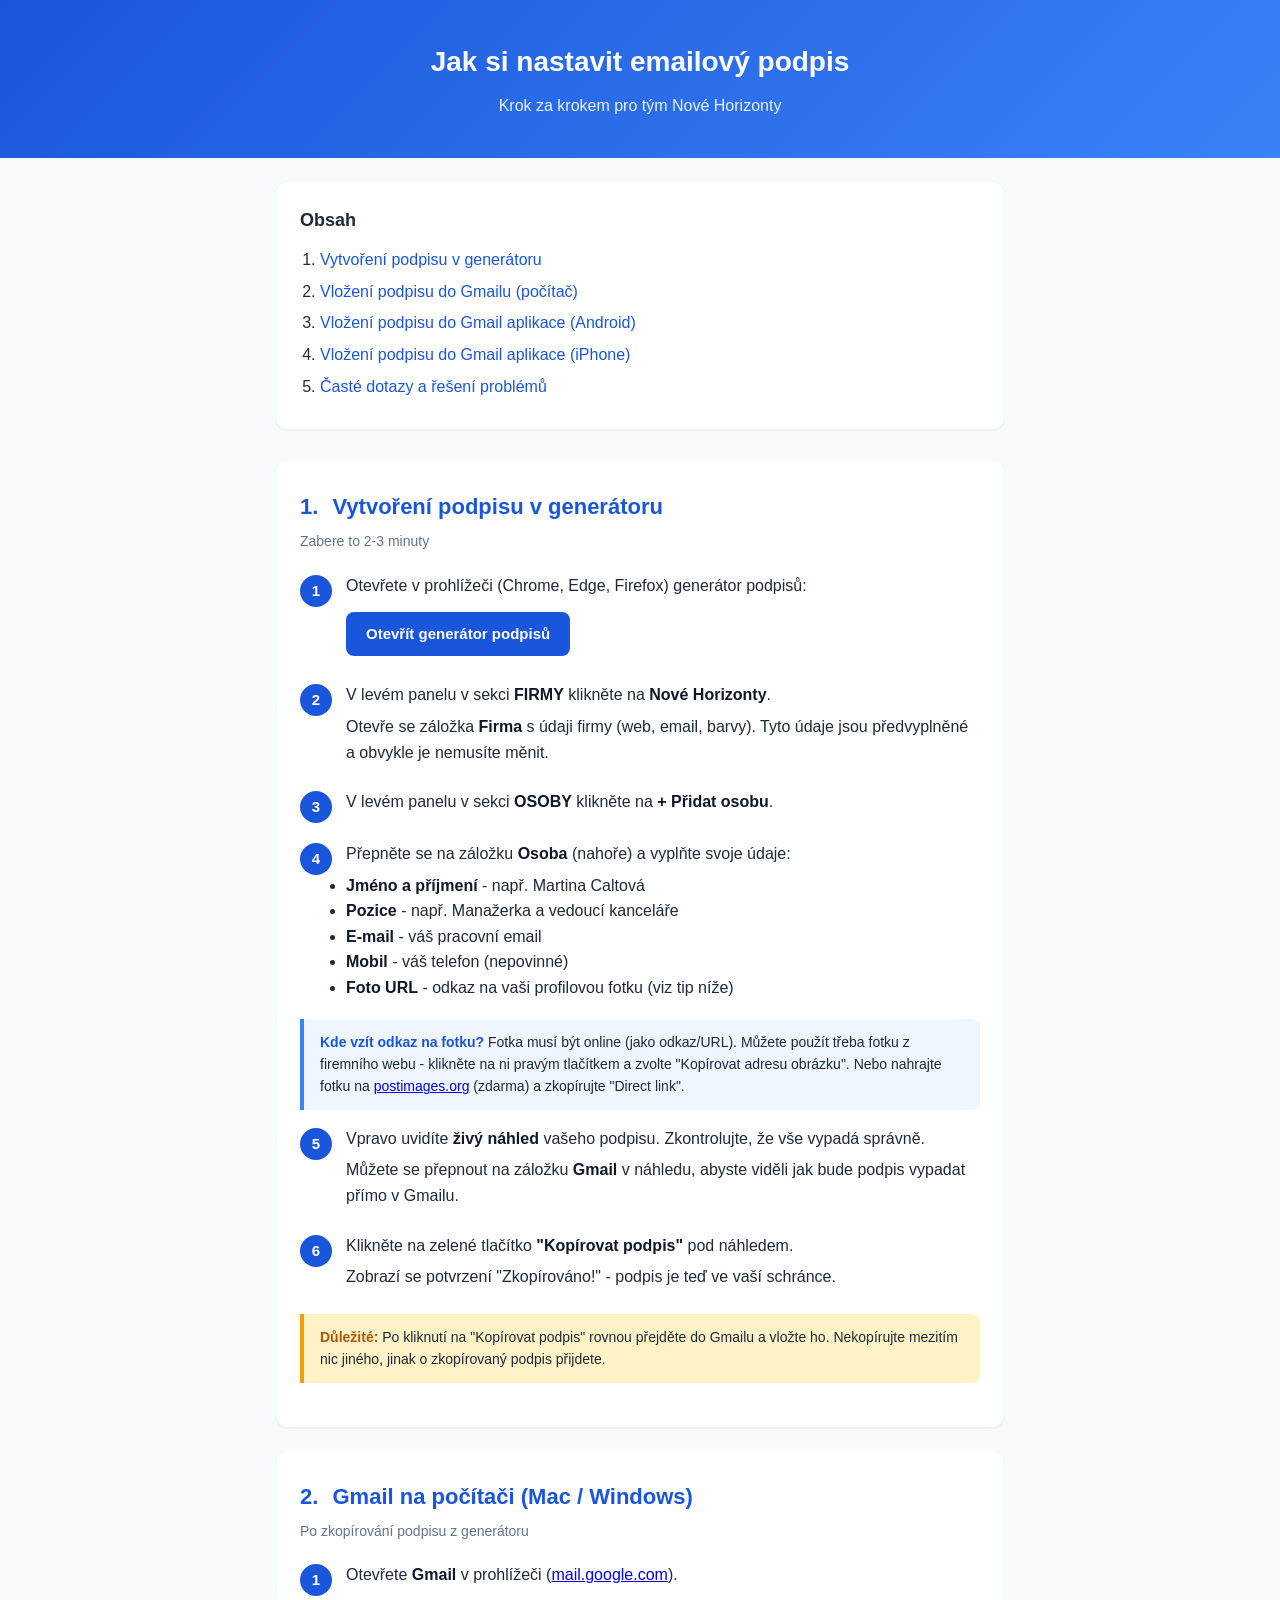
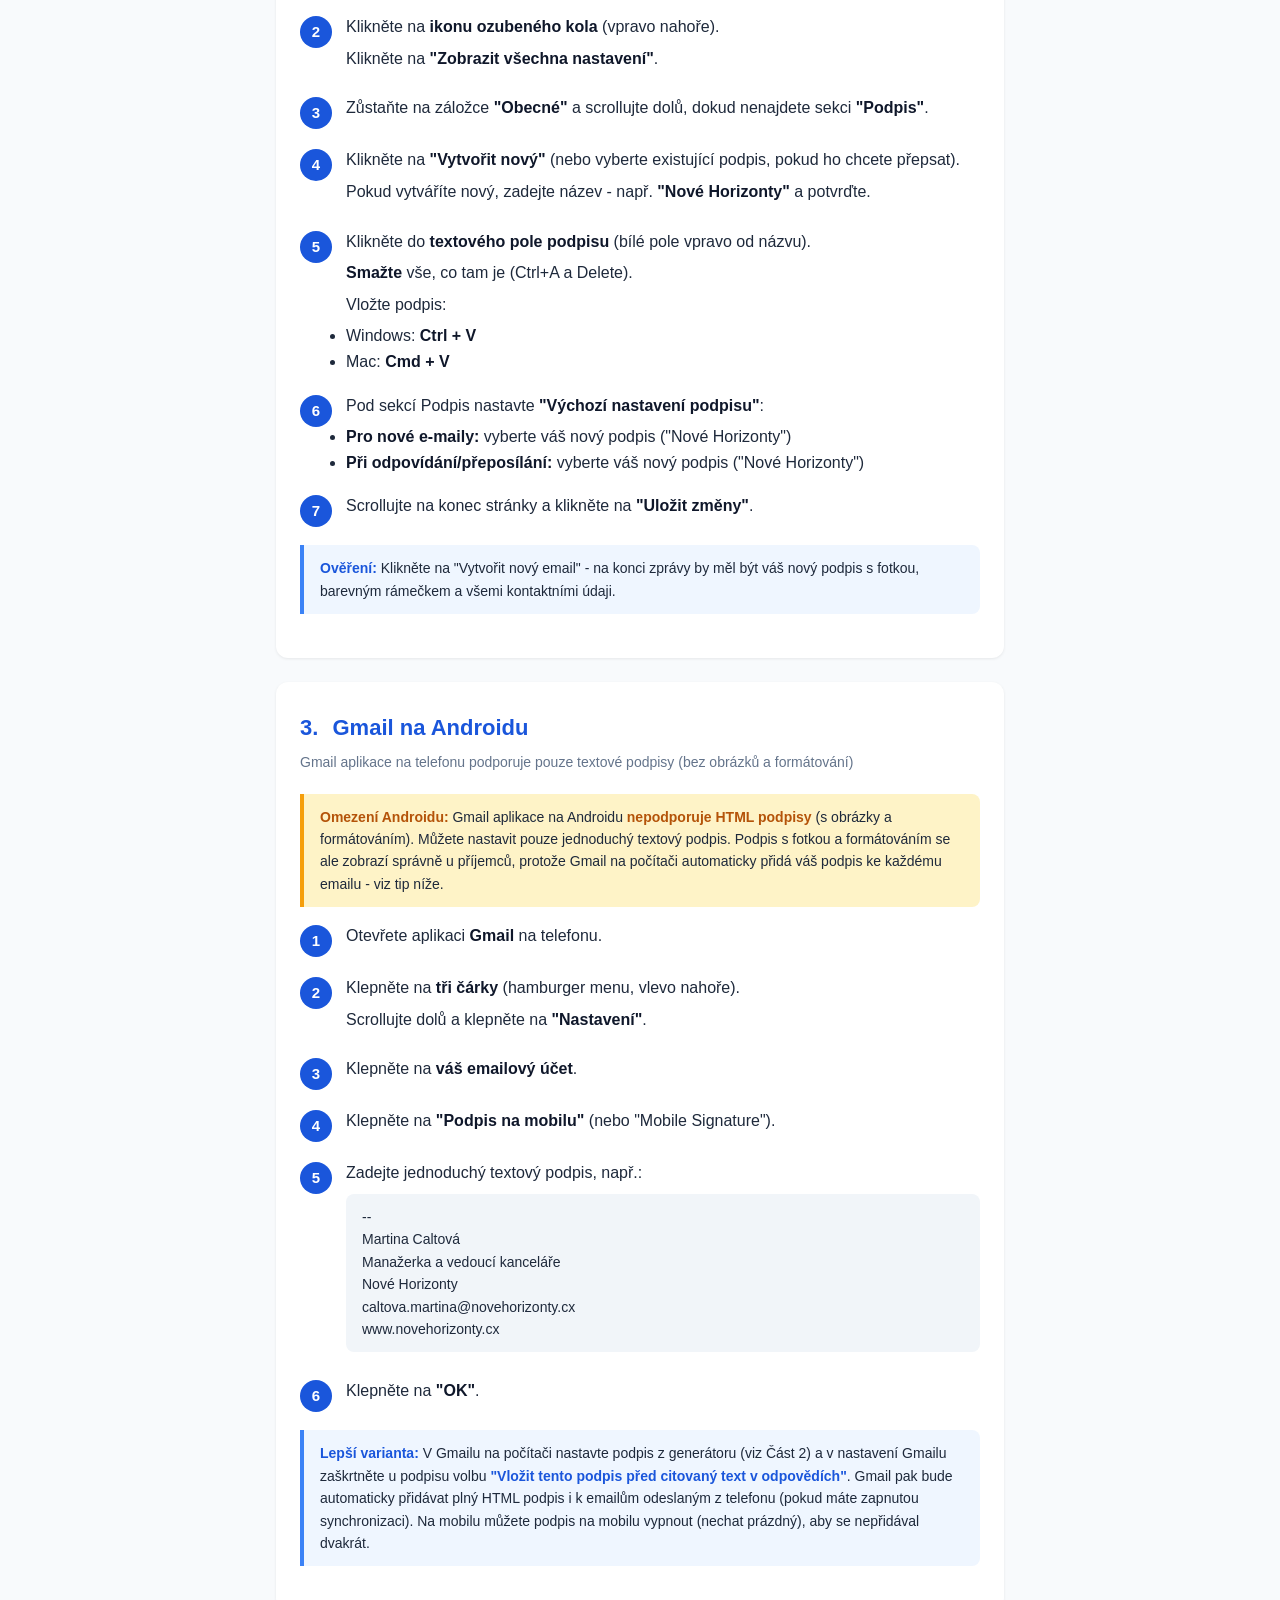
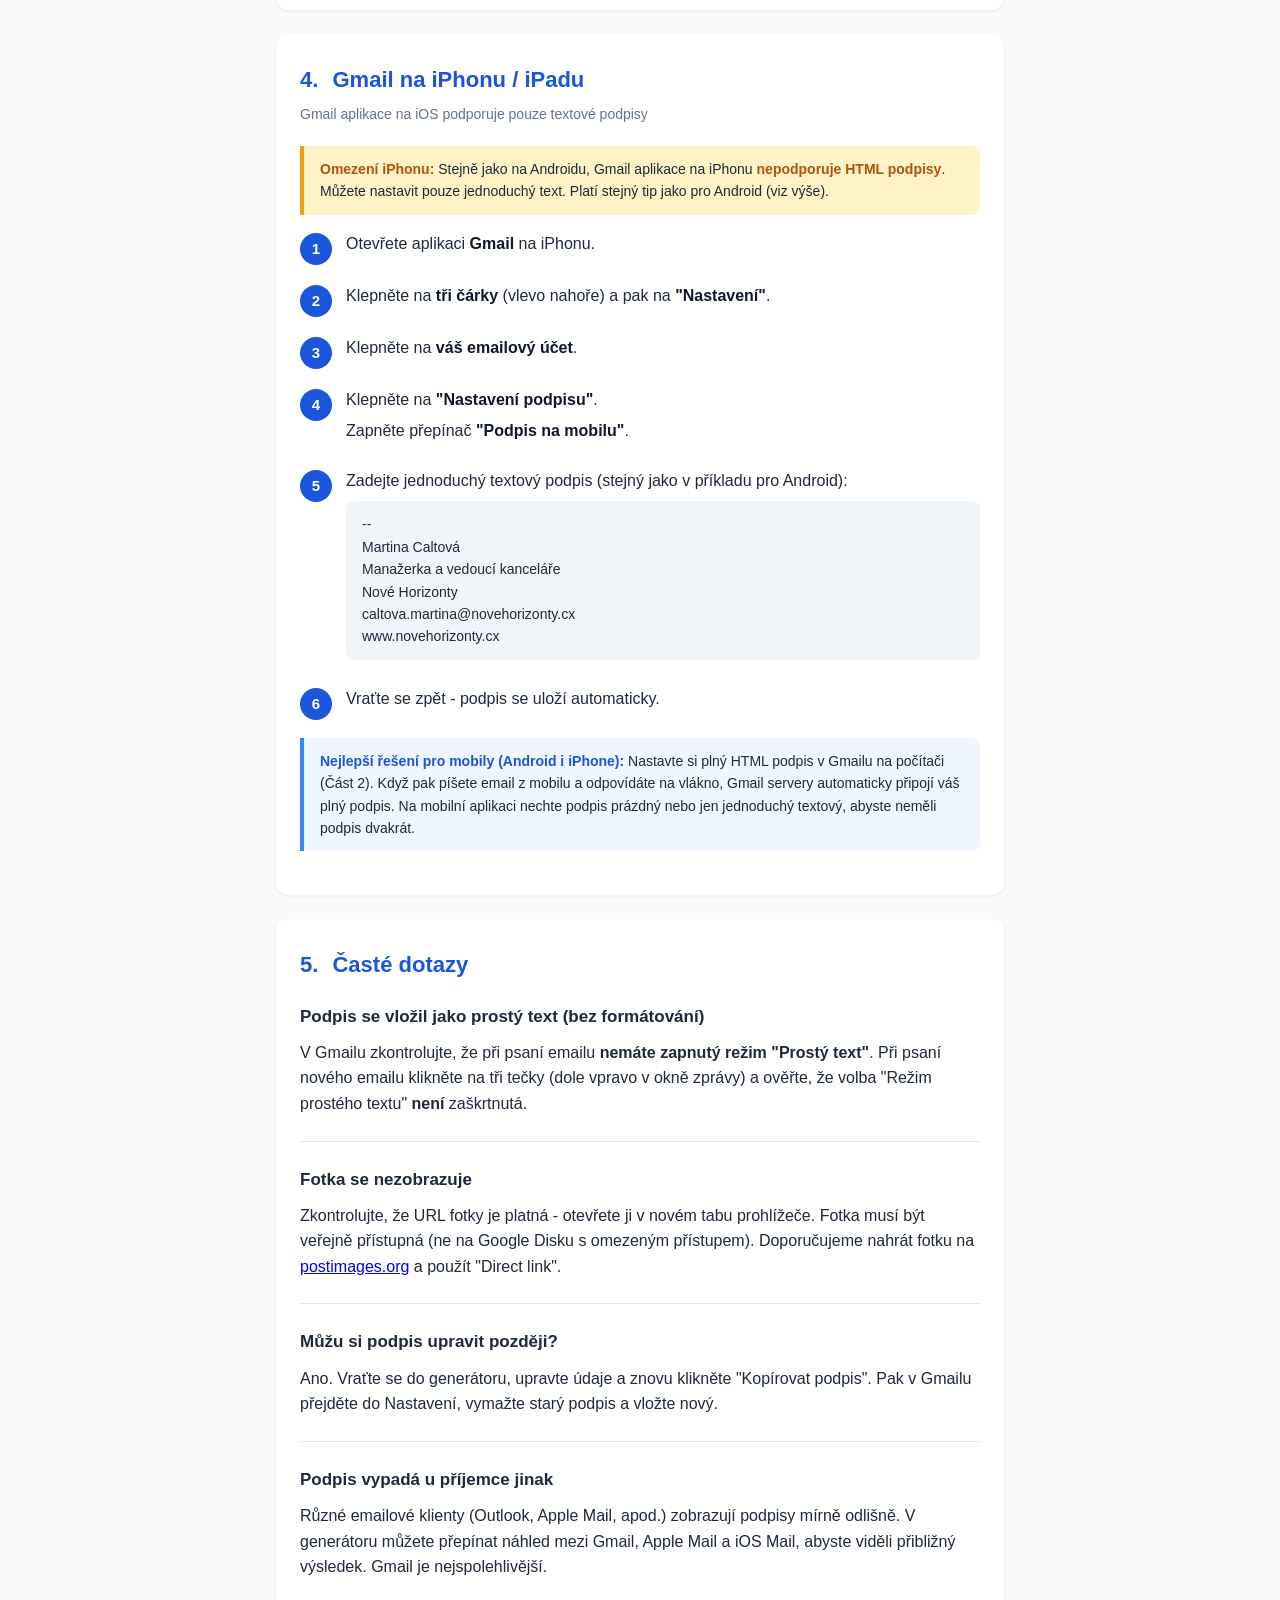
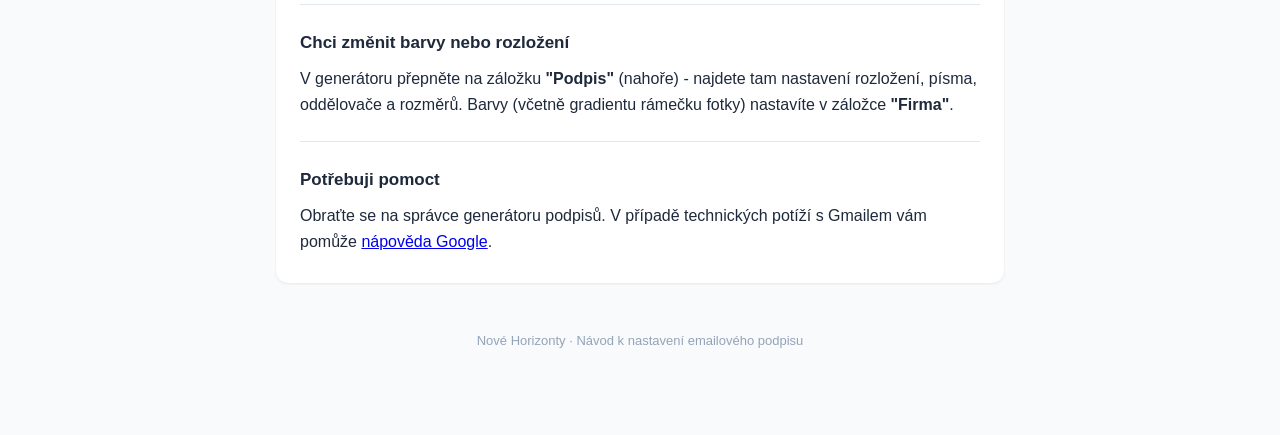
==== manual.html @ da7a520a "Přidán manuál pro nastavení podpisu (manual.html) Step-by-step návod pro tým Nové Horizonty: - Vytvo" ====
<!DOCTYPE html>
<html lang="cs">
<head>
  <meta charset="UTF-8">
  <meta name="viewport" content="width=device-width, initial-scale=1.0">
  <title>Jak si nastavit emailový podpis - Nové Horizonty</title>
  <style>
    * { margin: 0; padding: 0; box-sizing: border-box; }
    body { font-family: -apple-system, BlinkMacSystemFont, 'Segoe UI', Roboto, sans-serif; background: #f8fafc; color: #1e293b; line-height: 1.6; }
    .header { background: linear-gradient(135deg, #1a56db, #3b82f6); color: #fff; padding: 40px 24px; text-align: center; }
    .header h1 { font-size: 28px; font-weight: 700; margin-bottom: 8px; }
    .header p { font-size: 16px; opacity: 0.9; }
    .container { max-width: 760px; margin: 0 auto; padding: 24px 16px 60px; }
    .toc { background: #fff; border-radius: 12px; padding: 24px; margin-bottom: 32px; box-shadow: 0 1px 3px rgba(0,0,0,0.08); }
    .toc h2 { font-size: 18px; margin-bottom: 12px; }
    .toc ol { padding-left: 20px; }
    .toc li { margin-bottom: 6px; }
    .toc a { color: #1a56db; text-decoration: none; }
    .toc a:hover { text-decoration: underline; }
    .section { background: #fff; border-radius: 12px; padding: 28px 24px; margin-bottom: 24px; box-shadow: 0 1px 3px rgba(0,0,0,0.08); }
    .section h2 { font-size: 22px; font-weight: 700; margin-bottom: 6px; color: #1a56db; }
    .section h2 .emoji { margin-right: 8px; }
    .section .subtitle { font-size: 14px; color: #64748b; margin-bottom: 20px; }
    .section h3 { font-size: 17px; font-weight: 600; margin: 20px 0 10px; }
    .step { display: flex; gap: 14px; margin-bottom: 18px; }
    .step-num { flex-shrink: 0; width: 32px; height: 32px; background: #1a56db; color: #fff; border-radius: 50%; display: flex; align-items: center; justify-content: center; font-weight: 700; font-size: 15px; margin-top: 2px; }
    .step-content { flex: 1; }
    .step-content p { margin-bottom: 6px; }
    .step-content strong { color: #0f172a; }
    .tip { background: #eff6ff; border-left: 4px solid #3b82f6; padding: 12px 16px; border-radius: 0 8px 8px 0; margin: 16px 0; font-size: 14px; }
    .tip strong { color: #1a56db; }
    .warning { background: #fef3c7; border-left: 4px solid #f59e0b; padding: 12px 16px; border-radius: 0 8px 8px 0; margin: 16px 0; font-size: 14px; }
    .warning strong { color: #b45309; }
    .path { background: #f1f5f9; padding: 2px 8px; border-radius: 4px; font-family: 'SF Mono', Menlo, monospace; font-size: 13px; color: #475569; white-space: nowrap; }
    .btn-link { display: inline-block; background: #1a56db; color: #fff; padding: 10px 20px; border-radius: 8px; text-decoration: none; font-weight: 600; font-size: 15px; margin: 8px 0; }
    .btn-link:hover { background: #1e40af; }
    .platform-tabs { display: flex; gap: 8px; margin-bottom: 20px; flex-wrap: wrap; }
    .platform-tab { padding: 8px 16px; border: 2px solid #e2e8f0; border-radius: 8px; background: #fff; cursor: pointer; font-size: 14px; font-weight: 600; color: #64748b; transition: all 0.15s; }
    .platform-tab:hover { border-color: #1a56db; color: #1a56db; }
    .platform-tab.active { background: #1a56db; color: #fff; border-color: #1a56db; }
    .platform-content { display: none; }
    .platform-content.active { display: block; }
    .divider { height: 1px; background: #e2e8f0; margin: 24px 0; }
    .img-placeholder { background: #f1f5f9; border: 2px dashed #cbd5e1; border-radius: 8px; padding: 20px; text-align: center; color: #94a3b8; font-size: 13px; margin: 12px 0; }
    .footer { text-align: center; padding: 24px; color: #94a3b8; font-size: 13px; }
    @media (max-width: 600px) {
      .header h1 { font-size: 22px; }
      .section { padding: 20px 16px; }
    }
  </style>
</head>
<body>

<div class="header">
  <h1>Jak si nastavit emailový podpis</h1>
  <p>Krok za krokem pro tým Nové Horizonty</p>
</div>

<div class="container">

  <div class="toc">
    <h2>Obsah</h2>
    <ol>
      <li><a href="#cast1">Vytvoření podpisu v generátoru</a></li>
      <li><a href="#cast2">Vložení podpisu do Gmailu (počítač)</a></li>
      <li><a href="#cast3">Vložení podpisu do Gmail aplikace (Android)</a></li>
      <li><a href="#cast4">Vložení podpisu do Gmail aplikace (iPhone)</a></li>
      <li><a href="#faq">Časté dotazy a řešení problémů</a></li>
    </ol>
  </div>

  <!-- ============================================ -->
  <!-- ČÁST 1: Generátor -->
  <!-- ============================================ -->
  <div class="section" id="cast1">
    <h2><span class="emoji">1.</span> Vytvoření podpisu v generátoru</h2>
    <p class="subtitle">Zabere to 2-3 minuty</p>

    <div class="step">
      <div class="step-num">1</div>
      <div class="step-content">
        <p>Otevřete v prohlížeči (Chrome, Edge, Firefox) generátor podpisů:</p>
        <a class="btn-link" href="https://miselek.github.io/generator-podpisu/" target="_blank">Otevřít generátor podpisů</a>
      </div>
    </div>

    <div class="step">
      <div class="step-num">2</div>
      <div class="step-content">
        <p>V levém panelu v sekci <strong>FIRMY</strong> klikněte na <strong>Nové Horizonty</strong>.</p>
        <p>Otevře se záložka <strong>Firma</strong> s údaji firmy (web, email, barvy). Tyto údaje jsou předvyplněné a obvykle je nemusíte měnit.</p>
      </div>
    </div>

    <div class="step">
      <div class="step-num">3</div>
      <div class="step-content">
        <p>V levém panelu v sekci <strong>OSOBY</strong> klikněte na <strong>+ Přidat osobu</strong>.</p>
      </div>
    </div>

    <div class="step">
      <div class="step-num">4</div>
      <div class="step-content">
        <p>Přepněte se na záložku <strong>Osoba</strong> (nahoře) a vyplňte svoje údaje:</p>
        <ul>
          <li><strong>Jméno a příjmení</strong> - např. Martina Caltová</li>
          <li><strong>Pozice</strong> - např. Manažerka a vedoucí kanceláře</li>
          <li><strong>E-mail</strong> - váš pracovní email</li>
          <li><strong>Mobil</strong> - váš telefon (nepovinné)</li>
          <li><strong>Foto URL</strong> - odkaz na vaši profilovou fotku (viz tip níže)</li>
        </ul>
      </div>
    </div>

    <div class="tip">
      <strong>Kde vzít odkaz na fotku?</strong> Fotka musí být online (jako odkaz/URL). Můžete použít třeba fotku z firemního webu - klikněte na ni pravým tlačítkem a zvolte "Kopírovat adresu obrázku". Nebo nahrajte fotku na <a href="https://postimages.org/" target="_blank">postimages.org</a> (zdarma) a zkopírujte "Direct link".
    </div>

    <div class="step">
      <div class="step-num">5</div>
      <div class="step-content">
        <p>Vpravo uvidíte <strong>živý náhled</strong> vašeho podpisu. Zkontrolujte, že vše vypadá správně.</p>
        <p>Můžete se přepnout na záložku <strong>Gmail</strong> v náhledu, abyste viděli jak bude podpis vypadat přímo v Gmailu.</p>
      </div>
    </div>

    <div class="step">
      <div class="step-num">6</div>
      <div class="step-content">
        <p>Klikněte na zelené tlačítko <strong>"Kopírovat podpis"</strong> pod náhledem.</p>
        <p>Zobrazí se potvrzení "Zkopírováno!" - podpis je teď ve vaší schránce.</p>
      </div>
    </div>

    <div class="warning">
      <strong>Důležité:</strong> Po kliknutí na "Kopírovat podpis" rovnou přejděte do Gmailu a vložte ho. Nekopírujte mezitím nic jiného, jinak o zkopírovaný podpis přijdete.
    </div>
  </div>

  <!-- ============================================ -->
  <!-- ČÁST 2: Gmail na počítači -->
  <!-- ============================================ -->
  <div class="section" id="cast2">
    <h2><span class="emoji">2.</span> Gmail na počítači (Mac / Windows)</h2>
    <p class="subtitle">Po zkopírování podpisu z generátoru</p>

    <div class="step">
      <div class="step-num">1</div>
      <div class="step-content">
        <p>Otevřete <strong>Gmail</strong> v prohlížeči (<a href="https://mail.google.com" target="_blank">mail.google.com</a>).</p>
      </div>
    </div>

    <div class="step">
      <div class="step-num">2</div>
      <div class="step-content">
        <p>Klikněte na <strong>ikonu ozubeného kola</strong> (vpravo nahoře).</p>
        <p>Klikněte na <strong>"Zobrazit všechna nastavení"</strong>.</p>
      </div>
    </div>

    <div class="step">
      <div class="step-num">3</div>
      <div class="step-content">
        <p>Zůstaňte na záložce <strong>"Obecné"</strong> a scrollujte dolů, dokud nenajdete sekci <strong>"Podpis"</strong>.</p>
      </div>
    </div>

    <div class="step">
      <div class="step-num">4</div>
      <div class="step-content">
        <p>Klikněte na <strong>"Vytvořit nový"</strong> (nebo vyberte existující podpis, pokud ho chcete přepsat).</p>
        <p>Pokud vytváříte nový, zadejte název - např. <strong>"Nové Horizonty"</strong> a potvrďte.</p>
      </div>
    </div>

    <div class="step">
      <div class="step-num">5</div>
      <div class="step-content">
        <p>Klikněte do <strong>textového pole podpisu</strong> (bílé pole vpravo od názvu).</p>
        <p><strong>Smažte</strong> vše, co tam je (Ctrl+A a Delete).</p>
        <p>Vložte podpis:</p>
        <ul>
          <li>Windows: <strong>Ctrl + V</strong></li>
          <li>Mac: <strong>Cmd + V</strong></li>
        </ul>
      </div>
    </div>

    <div class="step">
      <div class="step-num">6</div>
      <div class="step-content">
        <p>Pod sekcí Podpis nastavte <strong>"Výchozí nastavení podpisu"</strong>:</p>
        <ul>
          <li><strong>Pro nové e-maily:</strong> vyberte váš nový podpis ("Nové Horizonty")</li>
          <li><strong>Při odpovídání/přeposílání:</strong> vyberte váš nový podpis ("Nové Horizonty")</li>
        </ul>
      </div>
    </div>

    <div class="step">
      <div class="step-num">7</div>
      <div class="step-content">
        <p>Scrollujte na konec stránky a klikněte na <strong>"Uložit změny"</strong>.</p>
      </div>
    </div>

    <div class="tip">
      <strong>Ověření:</strong> Klikněte na "Vytvořit nový email" - na konci zprávy by měl být váš nový podpis s fotkou, barevným rámečkem a všemi kontaktními údaji.
    </div>
  </div>

  <!-- ============================================ -->
  <!-- ČÁST 3: Gmail Android -->
  <!-- ============================================ -->
  <div class="section" id="cast3">
    <h2><span class="emoji">3.</span> Gmail na Androidu</h2>
    <p class="subtitle">Gmail aplikace na telefonu podporuje pouze textové podpisy (bez obrázků a formátování)</p>

    <div class="warning">
      <strong>Omezení Androidu:</strong> Gmail aplikace na Androidu <strong>nepodporuje HTML podpisy</strong> (s obrázky a formátováním). Můžete nastavit pouze jednoduchý textový podpis. Podpis s fotkou a formátováním se ale zobrazí správně u příjemců, protože Gmail na počítači automaticky přidá váš podpis ke každému emailu - viz tip níže.
    </div>

    <div class="step">
      <div class="step-num">1</div>
      <div class="step-content">
        <p>Otevřete aplikaci <strong>Gmail</strong> na telefonu.</p>
      </div>
    </div>

    <div class="step">
      <div class="step-num">2</div>
      <div class="step-content">
        <p>Klepněte na <strong>tři čárky</strong> (hamburger menu, vlevo nahoře).</p>
        <p>Scrollujte dolů a klepněte na <strong>"Nastavení"</strong>.</p>
      </div>
    </div>

    <div class="step">
      <div class="step-num">3</div>
      <div class="step-content">
        <p>Klepněte na <strong>váš emailový účet</strong>.</p>
      </div>
    </div>

    <div class="step">
      <div class="step-num">4</div>
      <div class="step-content">
        <p>Klepněte na <strong>"Podpis na mobilu"</strong> (nebo "Mobile Signature").</p>
      </div>
    </div>

    <div class="step">
      <div class="step-num">5</div>
      <div class="step-content">
        <p>Zadejte jednoduchý textový podpis, např.:</p>
        <div style="background: #f1f5f9; padding: 12px 16px; border-radius: 8px; margin: 8px 0; font-size: 14px; white-space: pre-line;">--
Martina Caltová
Manažerka a vedoucí kanceláře
Nové Horizonty
caltova.martina@novehorizonty.cx
www.novehorizonty.cx</div>
      </div>
    </div>

    <div class="step">
      <div class="step-num">6</div>
      <div class="step-content">
        <p>Klepněte na <strong>"OK"</strong>.</p>
      </div>
    </div>

    <div class="tip">
      <strong>Lepší varianta:</strong> V Gmailu na počítači nastavte podpis z generátoru (viz Část 2) a v nastavení Gmailu zaškrtněte u podpisu volbu <strong>"Vložit tento podpis před citovaný text v odpovědích"</strong>. Gmail pak bude automaticky přidávat plný HTML podpis i k emailům odeslaným z telefonu (pokud máte zapnutou synchronizaci). Na mobilu můžete podpis na mobilu vypnout (nechat prázdný), aby se nepřidával dvakrát.
    </div>
  </div>

  <!-- ============================================ -->
  <!-- ČÁST 4: Gmail iPhone -->
  <!-- ============================================ -->
  <div class="section" id="cast4">
    <h2><span class="emoji">4.</span> Gmail na iPhonu / iPadu</h2>
    <p class="subtitle">Gmail aplikace na iOS podporuje pouze textové podpisy</p>

    <div class="warning">
      <strong>Omezení iPhonu:</strong> Stejně jako na Androidu, Gmail aplikace na iPhonu <strong>nepodporuje HTML podpisy</strong>. Můžete nastavit pouze jednoduchý text. Platí stejný tip jako pro Android (viz výše).
    </div>

    <div class="step">
      <div class="step-num">1</div>
      <div class="step-content">
        <p>Otevřete aplikaci <strong>Gmail</strong> na iPhonu.</p>
      </div>
    </div>

    <div class="step">
      <div class="step-num">2</div>
      <div class="step-content">
        <p>Klepněte na <strong>tři čárky</strong> (vlevo nahoře) a pak na <strong>"Nastavení"</strong>.</p>
      </div>
    </div>

    <div class="step">
      <div class="step-num">3</div>
      <div class="step-content">
        <p>Klepněte na <strong>váš emailový účet</strong>.</p>
      </div>
    </div>

    <div class="step">
      <div class="step-num">4</div>
      <div class="step-content">
        <p>Klepněte na <strong>"Nastavení podpisu"</strong>.</p>
        <p>Zapněte přepínač <strong>"Podpis na mobilu"</strong>.</p>
      </div>
    </div>

    <div class="step">
      <div class="step-num">5</div>
      <div class="step-content">
        <p>Zadejte jednoduchý textový podpis (stejný jako v příkladu pro Android):</p>
        <div style="background: #f1f5f9; padding: 12px 16px; border-radius: 8px; margin: 8px 0; font-size: 14px; white-space: pre-line;">--
Martina Caltová
Manažerka a vedoucí kanceláře
Nové Horizonty
caltova.martina@novehorizonty.cx
www.novehorizonty.cx</div>
      </div>
    </div>

    <div class="step">
      <div class="step-num">6</div>
      <div class="step-content">
        <p>Vraťte se zpět - podpis se uloží automaticky.</p>
      </div>
    </div>

    <div class="tip">
      <strong>Nejlepší řešení pro mobily (Android i iPhone):</strong> Nastavte si plný HTML podpis v Gmailu na počítači (Část 2). Když pak píšete email z mobilu a odpovídáte na vlákno, Gmail servery automaticky připojí váš plný podpis. Na mobilní aplikaci nechte podpis prázdný nebo jen jednoduchý textový, abyste neměli podpis dvakrát.
    </div>
  </div>

  <!-- ============================================ -->
  <!-- FAQ -->
  <!-- ============================================ -->
  <div class="section" id="faq">
    <h2><span class="emoji">5.</span> Časté dotazy</h2>

    <h3>Podpis se vložil jako prostý text (bez formátování)</h3>
    <p>V Gmailu zkontrolujte, že při psaní emailu <strong>nemáte zapnutý režim "Prostý text"</strong>. Při psaní nového emailu klikněte na tři tečky (dole vpravo v okně zprávy) a ověřte, že volba "Režim prostého textu" <strong>není</strong> zaškrtnutá.</p>

    <div class="divider"></div>

    <h3>Fotka se nezobrazuje</h3>
    <p>Zkontrolujte, že URL fotky je platná - otevřete ji v novém tabu prohlížeče. Fotka musí být veřejně přístupná (ne na Google Disku s omezeným přístupem). Doporučujeme nahrát fotku na <a href="https://postimages.org/" target="_blank">postimages.org</a> a použít "Direct link".</p>

    <div class="divider"></div>

    <h3>Můžu si podpis upravit později?</h3>
    <p>Ano. Vraťte se do generátoru, upravte údaje a znovu klikněte "Kopírovat podpis". Pak v Gmailu přejděte do Nastavení, vymažte starý podpis a vložte nový.</p>

    <div class="divider"></div>

    <h3>Podpis vypadá u příjemce jinak</h3>
    <p>Různé emailové klienty (Outlook, Apple Mail, apod.) zobrazují podpisy mírně odlišně. V generátoru můžete přepínat náhled mezi Gmail, Apple Mail a iOS Mail, abyste viděli přibližný výsledek. Gmail je nejspolehlivější.</p>

    <div class="divider"></div>

    <h3>Chci změnit barvy nebo rozložení</h3>
    <p>V generátoru přepněte na záložku <strong>"Podpis"</strong> (nahoře) - najdete tam nastavení rozložení, písma, oddělovače a rozměrů. Barvy (včetně gradientu rámečku fotky) nastavíte v záložce <strong>"Firma"</strong>.</p>

    <div class="divider"></div>

    <h3>Potřebuji pomoct</h3>
    <p>Obraťte se na správce generátoru podpisů. V případě technických potíží s Gmailem vám pomůže <a href="https://support.google.com/mail/answer/8395" target="_blank">nápověda Google</a>.</p>
  </div>

  <div class="footer">
    Nové Horizonty &middot; Návod k nastavení emailového podpisu
  </div>

</div>

</body>
</html>
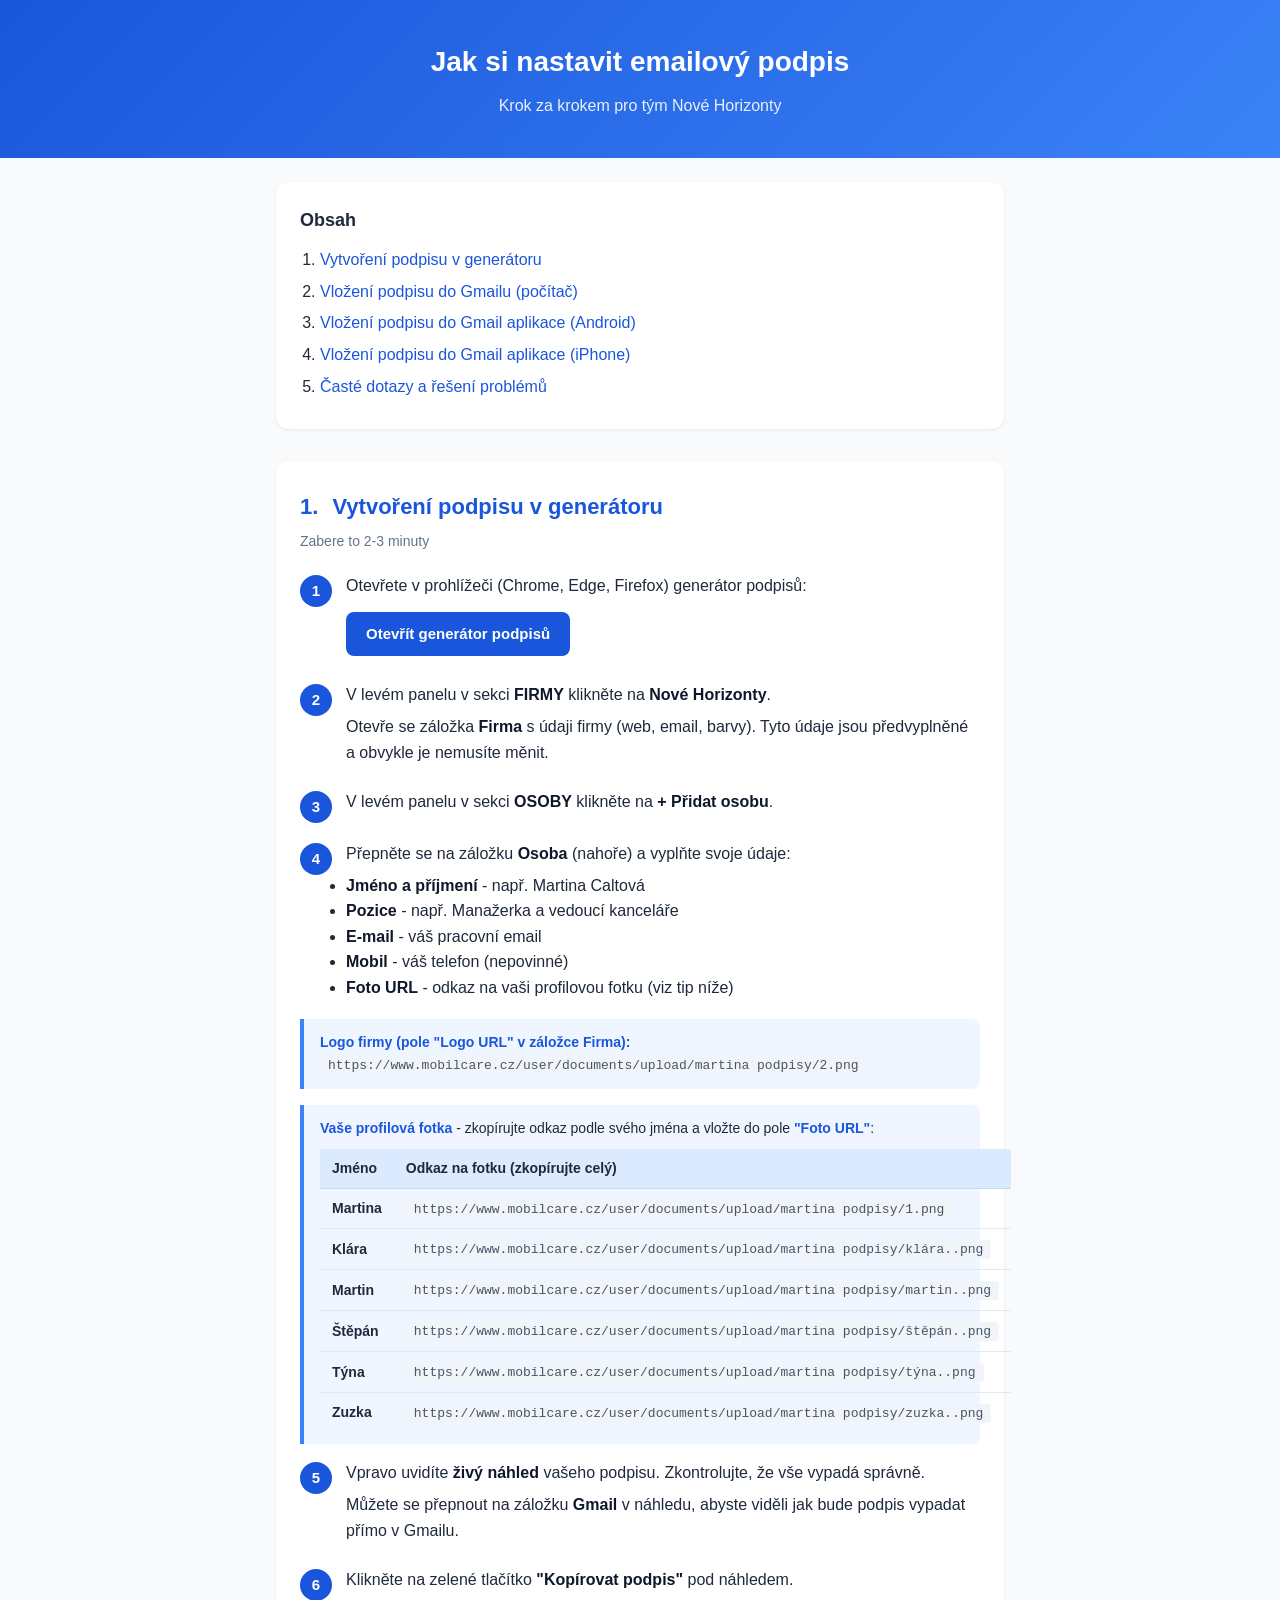
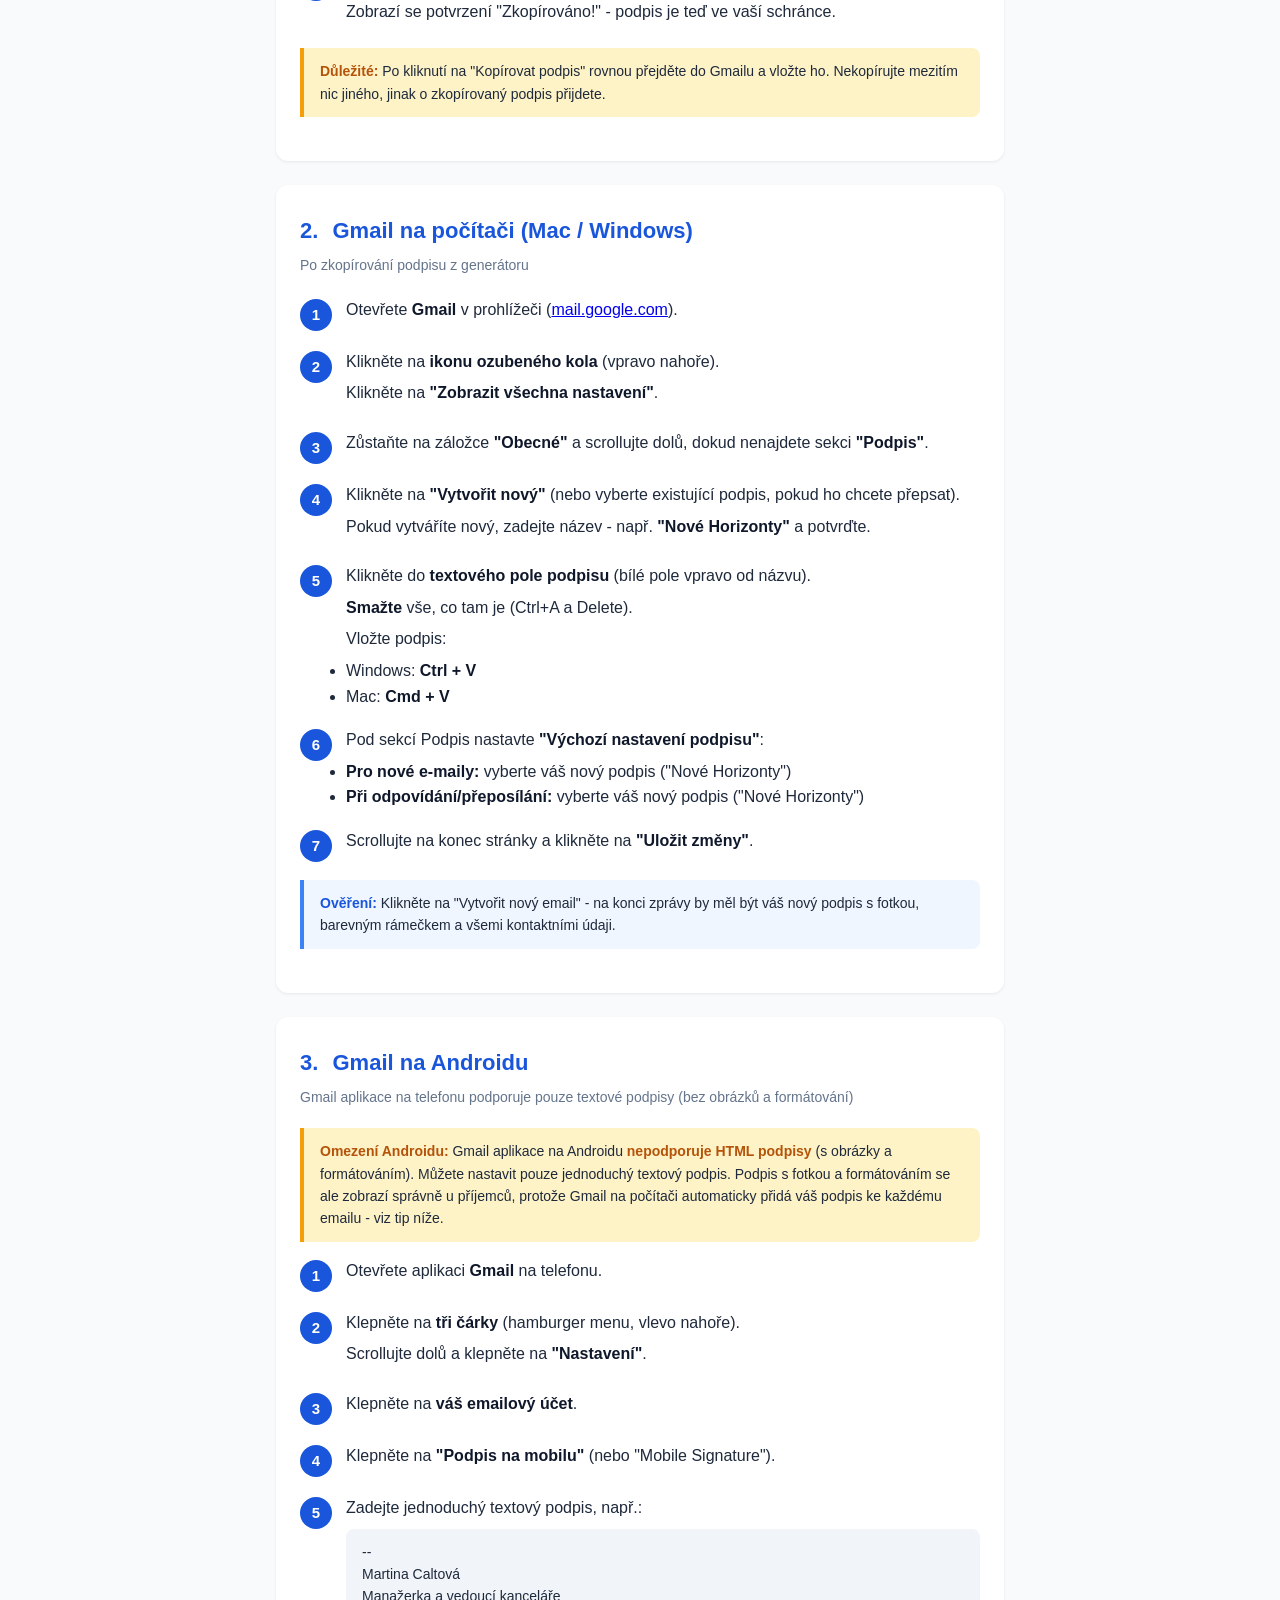
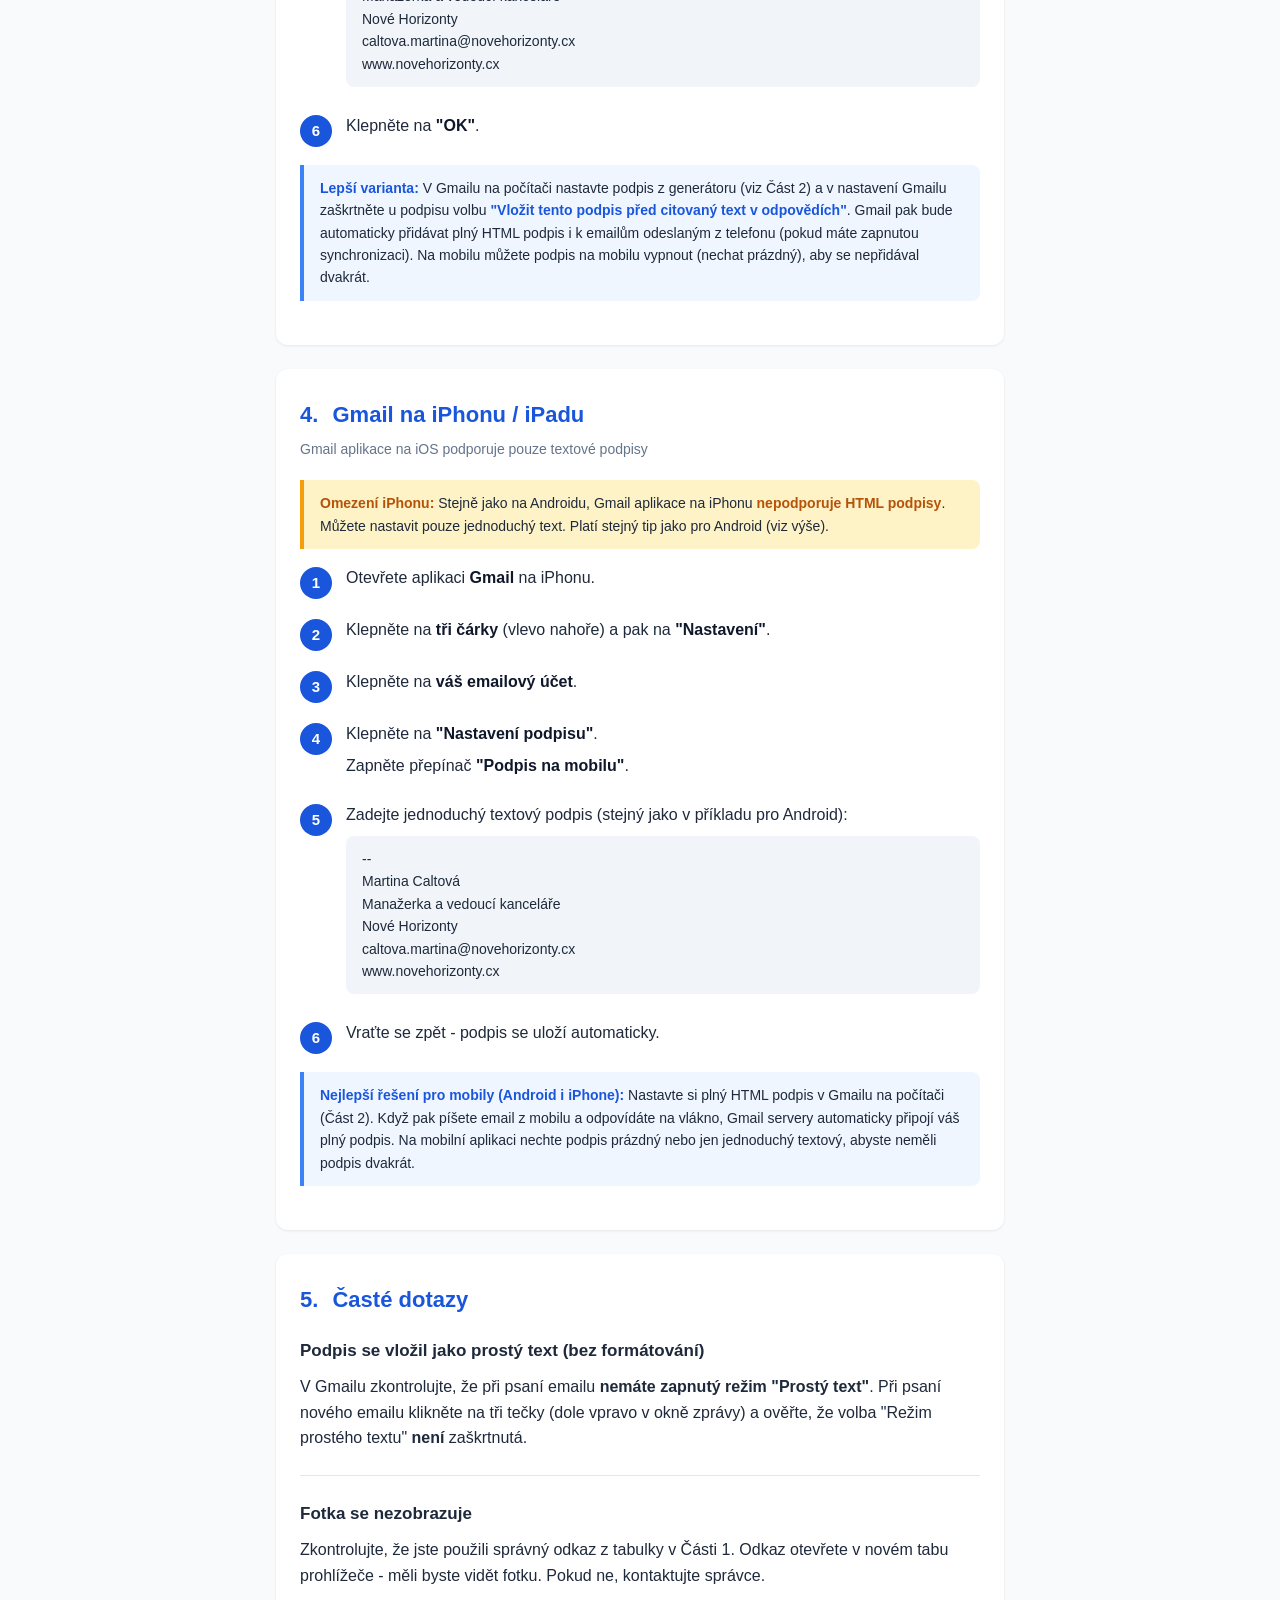
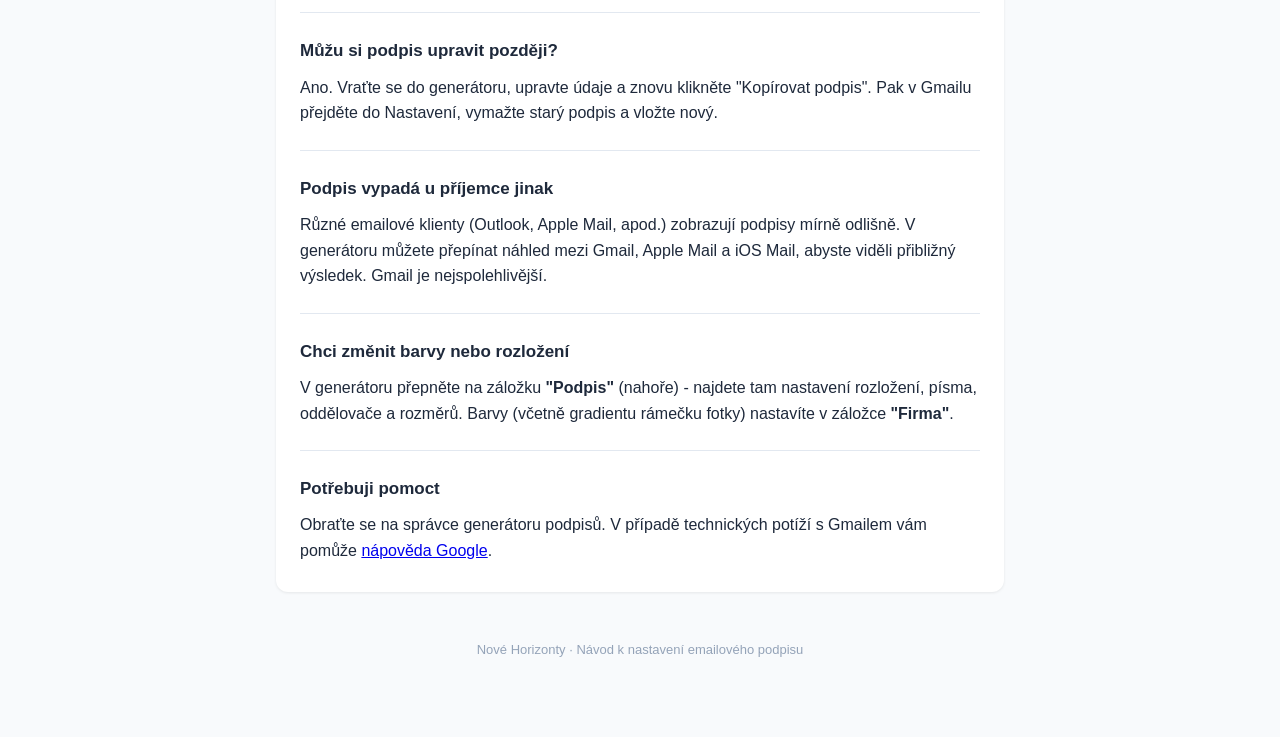
==== commit e6c96933: "Manuál: přidány konkrétní URL fotek a loga pro tým NH - Logo URL pro záložku Firma - Tabulka s foto " ====
--- a/manual.html
+++ b/manual.html
@@ -114,7 +114,42 @@
     </div>
 
     <div class="tip">
-      <strong>Kde vzít odkaz na fotku?</strong> Fotka musí být online (jako odkaz/URL). Můžete použít třeba fotku z firemního webu - klikněte na ni pravým tlačítkem a zvolte "Kopírovat adresu obrázku". Nebo nahrajte fotku na <a href="https://postimages.org/" target="_blank">postimages.org</a> (zdarma) a zkopírujte "Direct link".
+      <strong>Logo firmy (pole "Logo URL" v záložce Firma):</strong><br>
+      <span class="path">https://www.mobilcare.cz/user/documents/upload/martina podpisy/2.png</span>
+    </div>
+
+    <div class="tip">
+      <strong>Vaše profilová fotka</strong> - zkopírujte odkaz podle svého jména a vložte do pole <strong>"Foto URL"</strong>:
+      <table style="width:100%; border-collapse:collapse; margin-top:10px; font-size:14px;">
+        <tr style="background:#dbeafe;">
+          <th style="text-align:left; padding:8px 12px; border-bottom:1px solid #bfdbfe;">Jméno</th>
+          <th style="text-align:left; padding:8px 12px; border-bottom:1px solid #bfdbfe;">Odkaz na fotku (zkopírujte celý)</th>
+        </tr>
+        <tr>
+          <td style="padding:8px 12px; border-bottom:1px solid #e2e8f0; font-weight:600;">Martina</td>
+          <td style="padding:8px 12px; border-bottom:1px solid #e2e8f0;"><span class="path">https://www.mobilcare.cz/user/documents/upload/martina podpisy/1.png</span></td>
+        </tr>
+        <tr>
+          <td style="padding:8px 12px; border-bottom:1px solid #e2e8f0; font-weight:600;">Klára</td>
+          <td style="padding:8px 12px; border-bottom:1px solid #e2e8f0;"><span class="path">https://www.mobilcare.cz/user/documents/upload/martina podpisy/klára..png</span></td>
+        </tr>
+        <tr>
+          <td style="padding:8px 12px; border-bottom:1px solid #e2e8f0; font-weight:600;">Martin</td>
+          <td style="padding:8px 12px; border-bottom:1px solid #e2e8f0;"><span class="path">https://www.mobilcare.cz/user/documents/upload/martina podpisy/martin..png</span></td>
+        </tr>
+        <tr>
+          <td style="padding:8px 12px; border-bottom:1px solid #e2e8f0; font-weight:600;">Štěpán</td>
+          <td style="padding:8px 12px; border-bottom:1px solid #e2e8f0;"><span class="path">https://www.mobilcare.cz/user/documents/upload/martina podpisy/štěpán..png</span></td>
+        </tr>
+        <tr>
+          <td style="padding:8px 12px; border-bottom:1px solid #e2e8f0; font-weight:600;">Týna</td>
+          <td style="padding:8px 12px; border-bottom:1px solid #e2e8f0;"><span class="path">https://www.mobilcare.cz/user/documents/upload/martina podpisy/týna..png</span></td>
+        </tr>
+        <tr>
+          <td style="padding:8px 12px; font-weight:600;">Zuzka</td>
+          <td style="padding:8px 12px;"><span class="path">https://www.mobilcare.cz/user/documents/upload/martina podpisy/zuzka..png</span></td>
+        </tr>
+      </table>
     </div>
 
     <div class="step">
@@ -353,7 +388,7 @@
     <div class="divider"></div>
 
     <h3>Fotka se nezobrazuje</h3>
-    <p>Zkontrolujte, že URL fotky je platná - otevřete ji v novém tabu prohlížeče. Fotka musí být veřejně přístupná (ne na Google Disku s omezeným přístupem). Doporučujeme nahrát fotku na <a href="https://postimages.org/" target="_blank">postimages.org</a> a použít "Direct link".</p>
+    <p>Zkontrolujte, že jste použili správný odkaz z tabulky v Části 1. Odkaz otevřete v novém tabu prohlížeče - měli byste vidět fotku. Pokud ne, kontaktujte správce.</p>
 
     <div class="divider"></div>
 
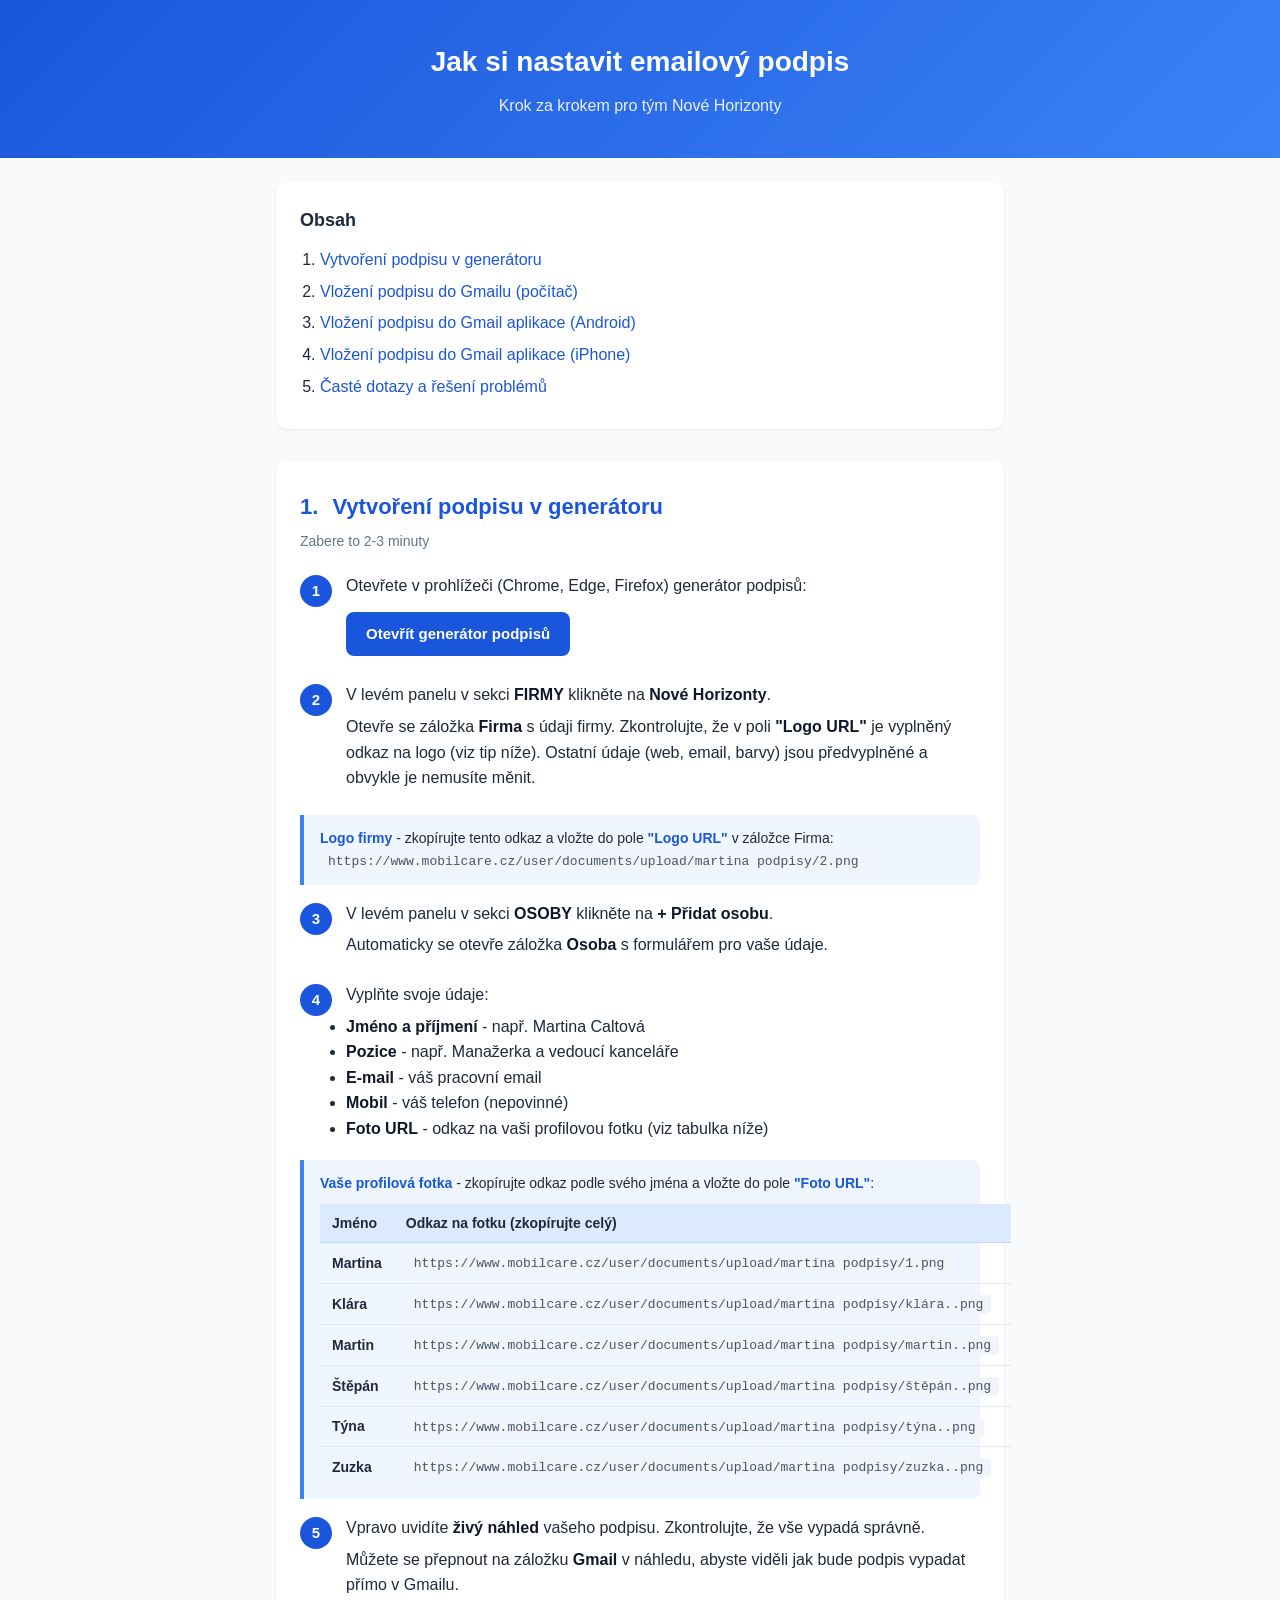
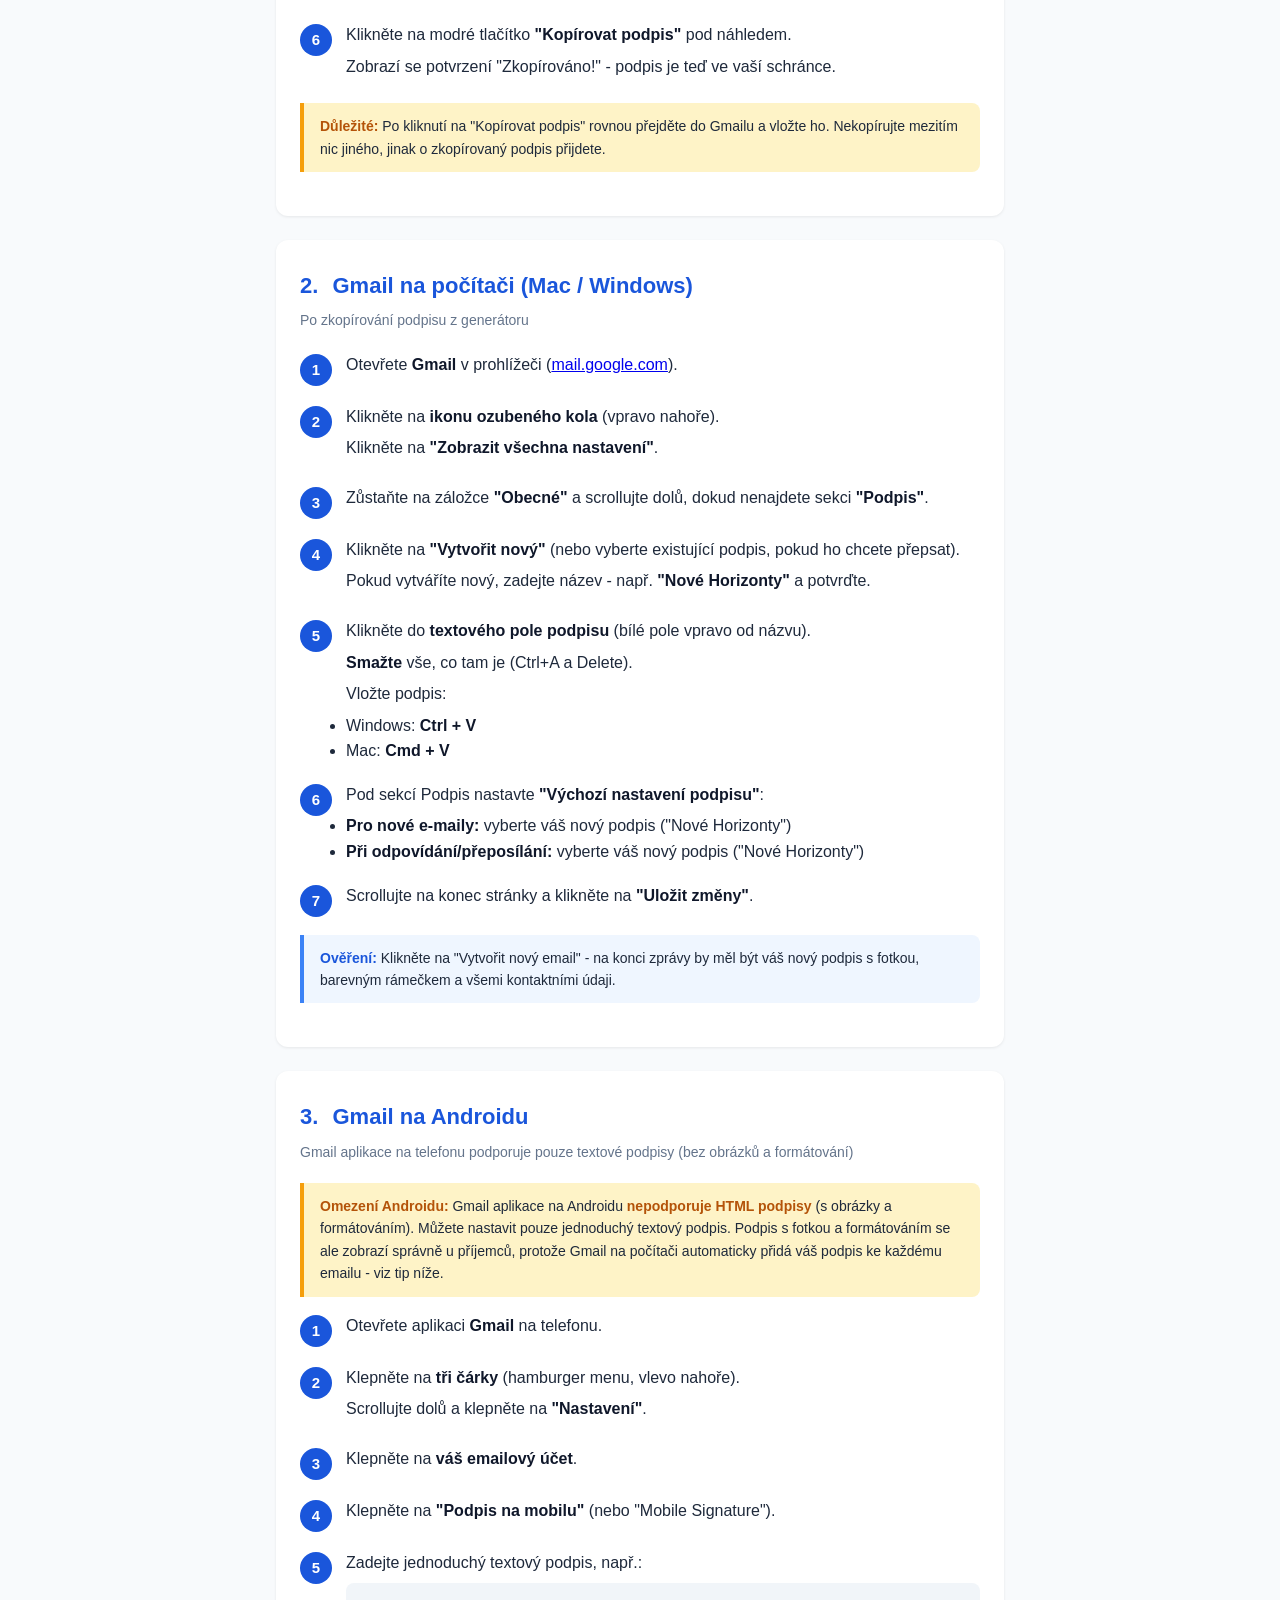
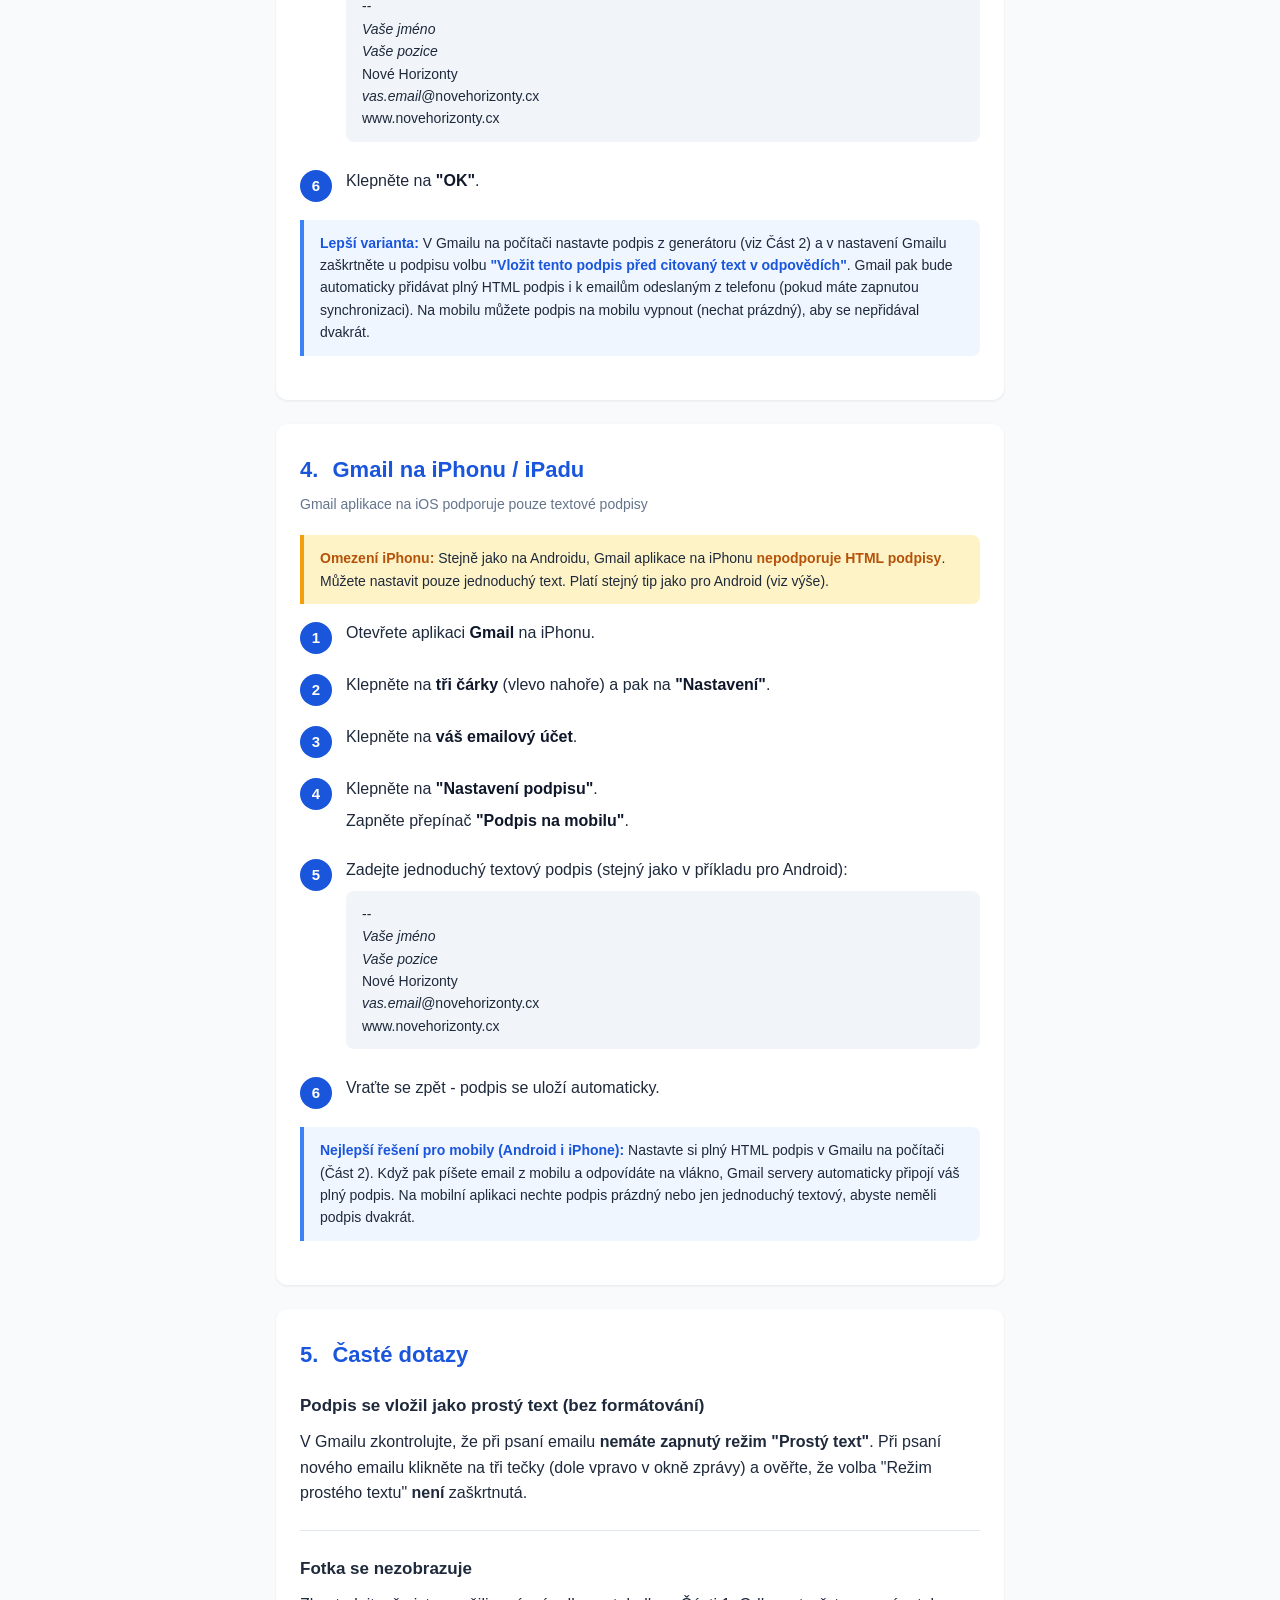
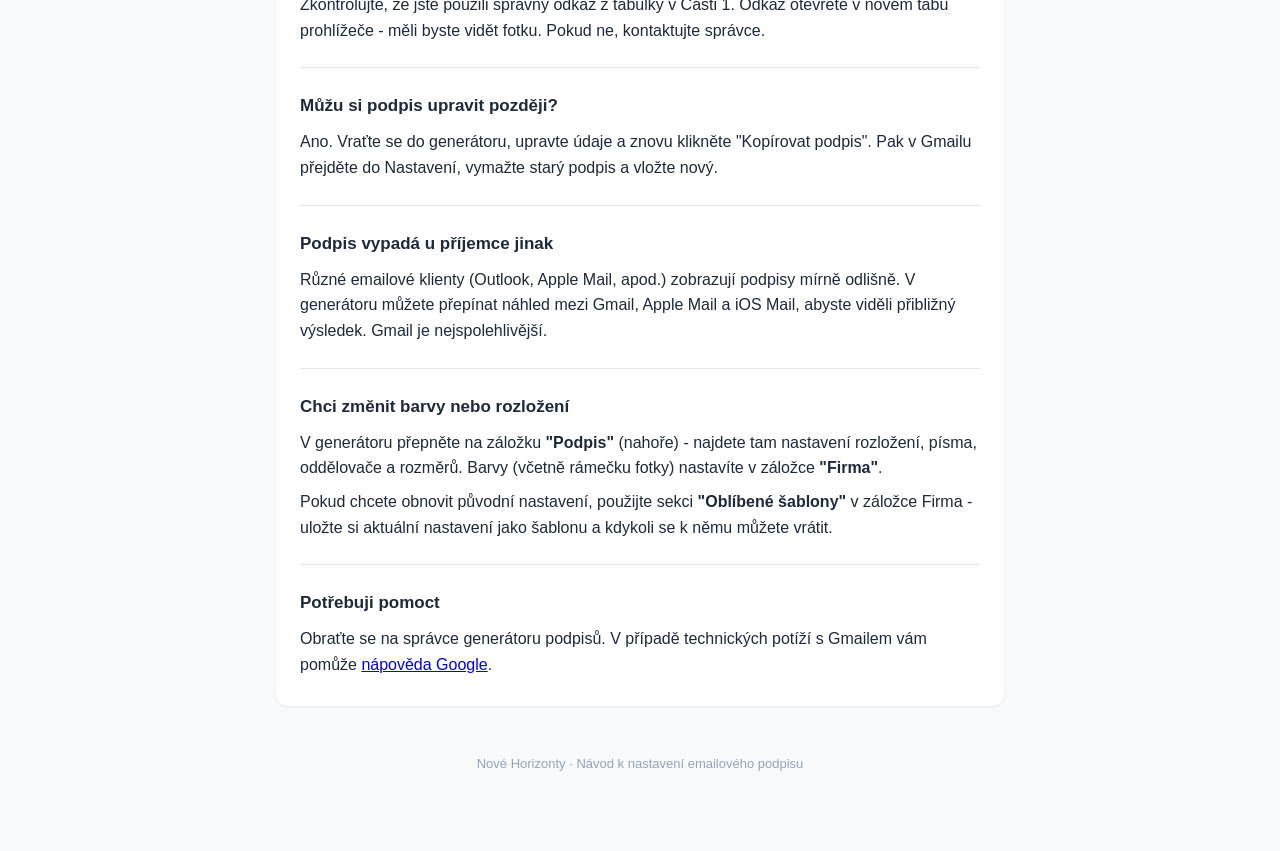
==== commit d3f5405a: "Oprava manuálu: barvy tlačítek, upřesnění kroků - "zelené tlačítko" → "modré tlačítko" (Kopírovat po" ====
--- a/manual.html
+++ b/manual.html
@@ -88,34 +88,35 @@
       <div class="step-num">2</div>
       <div class="step-content">
         <p>V levém panelu v sekci <strong>FIRMY</strong> klikněte na <strong>Nové Horizonty</strong>.</p>
-        <p>Otevře se záložka <strong>Firma</strong> s údaji firmy (web, email, barvy). Tyto údaje jsou předvyplněné a obvykle je nemusíte měnit.</p>
-      </div>
+        <p>Otevře se záložka <strong>Firma</strong> s údaji firmy. Zkontrolujte, že v poli <strong>"Logo URL"</strong> je vyplněný odkaz na logo (viz tip níže). Ostatní údaje (web, email, barvy) jsou předvyplněné a obvykle je nemusíte měnit.</p>
+      </div>
+    </div>
+
+    <div class="tip">
+      <strong>Logo firmy</strong> - zkopírujte tento odkaz a vložte do pole <strong>"Logo URL"</strong> v záložce Firma:<br>
+      <span class="path">https://www.mobilcare.cz/user/documents/upload/martina podpisy/2.png</span>
     </div>
 
     <div class="step">
       <div class="step-num">3</div>
       <div class="step-content">
         <p>V levém panelu v sekci <strong>OSOBY</strong> klikněte na <strong>+ Přidat osobu</strong>.</p>
+        <p>Automaticky se otevře záložka <strong>Osoba</strong> s formulářem pro vaše údaje.</p>
       </div>
     </div>
 
     <div class="step">
       <div class="step-num">4</div>
       <div class="step-content">
-        <p>Přepněte se na záložku <strong>Osoba</strong> (nahoře) a vyplňte svoje údaje:</p>
+        <p>Vyplňte svoje údaje:</p>
         <ul>
           <li><strong>Jméno a příjmení</strong> - např. Martina Caltová</li>
           <li><strong>Pozice</strong> - např. Manažerka a vedoucí kanceláře</li>
           <li><strong>E-mail</strong> - váš pracovní email</li>
           <li><strong>Mobil</strong> - váš telefon (nepovinné)</li>
-          <li><strong>Foto URL</strong> - odkaz na vaši profilovou fotku (viz tip níže)</li>
+          <li><strong>Foto URL</strong> - odkaz na vaši profilovou fotku (viz tabulka níže)</li>
         </ul>
       </div>
-    </div>
-
-    <div class="tip">
-      <strong>Logo firmy (pole "Logo URL" v záložce Firma):</strong><br>
-      <span class="path">https://www.mobilcare.cz/user/documents/upload/martina podpisy/2.png</span>
     </div>
 
     <div class="tip">
@@ -163,7 +164,7 @@
     <div class="step">
       <div class="step-num">6</div>
       <div class="step-content">
-        <p>Klikněte na zelené tlačítko <strong>"Kopírovat podpis"</strong> pod náhledem.</p>
+        <p>Klikněte na modré tlačítko <strong>"Kopírovat podpis"</strong> pod náhledem.</p>
         <p>Zobrazí se potvrzení "Zkopírováno!" - podpis je teď ve vaší schránce.</p>
       </div>
     </div>
@@ -291,10 +292,10 @@
       <div class="step-content">
         <p>Zadejte jednoduchý textový podpis, např.:</p>
         <div style="background: #f1f5f9; padding: 12px 16px; border-radius: 8px; margin: 8px 0; font-size: 14px; white-space: pre-line;">--
-Martina Caltová
-Manažerka a vedoucí kanceláře
+<em>Vaše jméno</em>
+<em>Vaše pozice</em>
 Nové Horizonty
-caltova.martina@novehorizonty.cx
+<em>vas.email</em>@novehorizonty.cx
 www.novehorizonty.cx</div>
       </div>
     </div>
@@ -356,10 +357,10 @@
       <div class="step-content">
         <p>Zadejte jednoduchý textový podpis (stejný jako v příkladu pro Android):</p>
         <div style="background: #f1f5f9; padding: 12px 16px; border-radius: 8px; margin: 8px 0; font-size: 14px; white-space: pre-line;">--
-Martina Caltová
-Manažerka a vedoucí kanceláře
+<em>Vaše jméno</em>
+<em>Vaše pozice</em>
 Nové Horizonty
-caltova.martina@novehorizonty.cx
+<em>vas.email</em>@novehorizonty.cx
 www.novehorizonty.cx</div>
       </div>
     </div>
@@ -403,7 +404,8 @@
     <div class="divider"></div>
 
     <h3>Chci změnit barvy nebo rozložení</h3>
-    <p>V generátoru přepněte na záložku <strong>"Podpis"</strong> (nahoře) - najdete tam nastavení rozložení, písma, oddělovače a rozměrů. Barvy (včetně gradientu rámečku fotky) nastavíte v záložce <strong>"Firma"</strong>.</p>
+    <p>V generátoru přepněte na záložku <strong>"Podpis"</strong> (nahoře) - najdete tam nastavení rozložení, písma, oddělovače a rozměrů. Barvy (včetně rámečku fotky) nastavíte v záložce <strong>"Firma"</strong>.</p>
+    <p style="margin-top:8px;">Pokud chcete obnovit původní nastavení, použijte sekci <strong>"Oblíbené šablony"</strong> v záložce Firma - uložte si aktuální nastavení jako šablonu a kdykoli se k němu můžete vrátit.</p>
 
     <div class="divider"></div>
 
